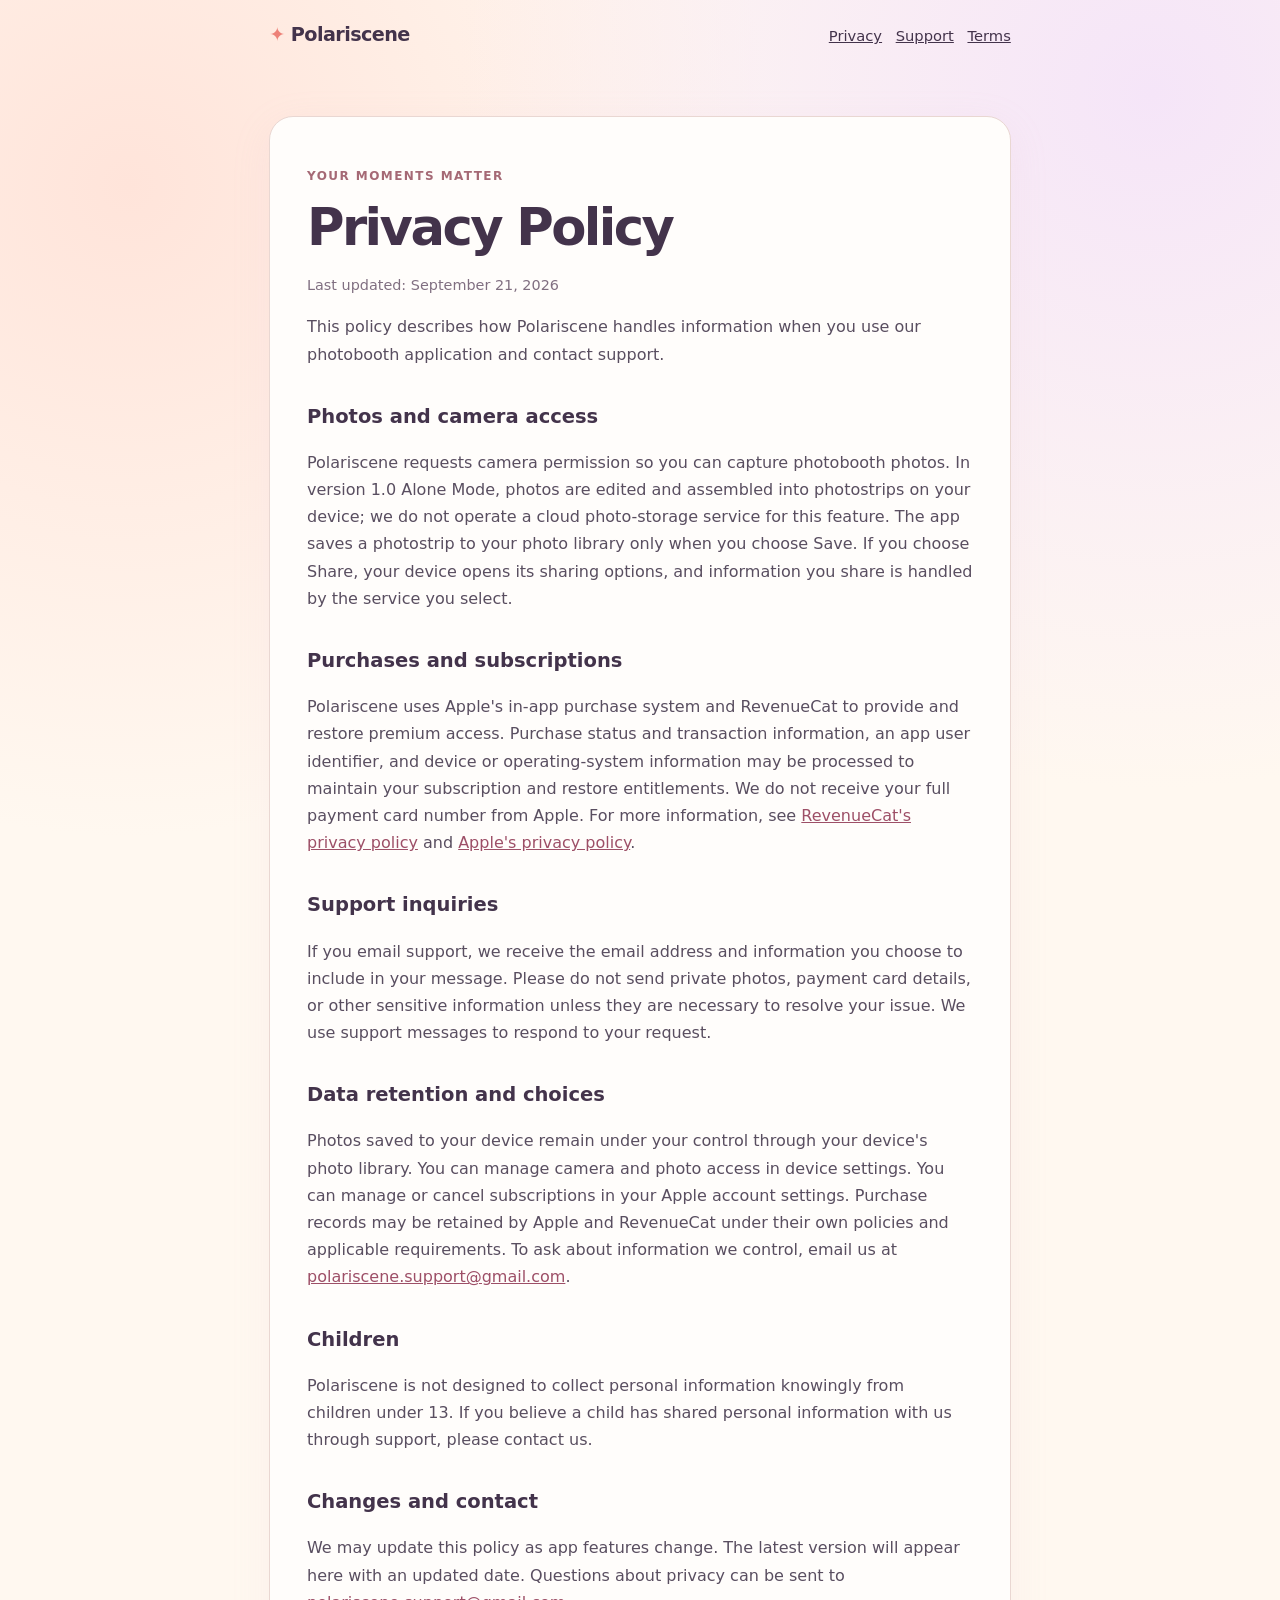
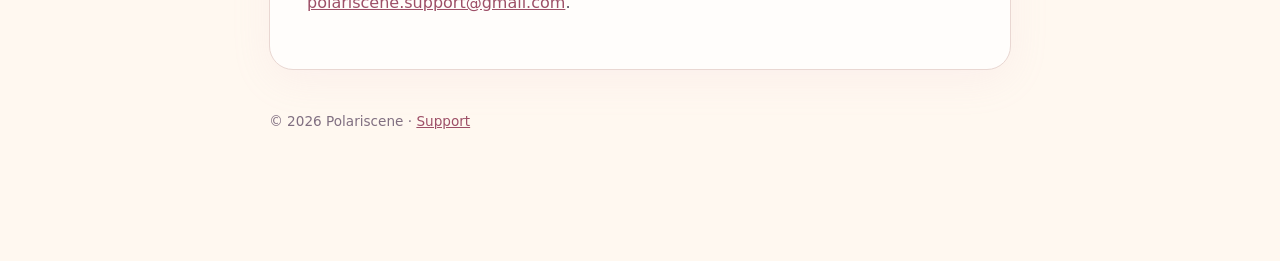
==== privacy.html @ 7f91edd8 "Add files via upload" ====
<!doctype html><html lang="en"><head><meta charset="utf-8"><meta name="viewport" content="width=device-width,initial-scale=1"><title>Privacy Policy | Polariscene</title><link rel="stylesheet" href="style.css"></head><body><header class="top"><a class="brand" href="index.html"><span class="star">✦</span> Polariscene</a><nav><a href="privacy.html">Privacy</a><a href="support.html">Support</a><a href="terms.html">Terms</a></nav></header><main><article class="panel"><p class="eyebrow">Your moments matter</p><h1>Privacy Policy</h1><p class="date">Last updated: September 21, 2026</p><p>This policy describes how Polariscene handles information when you use our photobooth application and contact support.</p><h2>Photos and camera access</h2><p>Polariscene requests camera permission so you can capture photobooth photos. In version 1.0 Alone Mode, photos are edited and assembled into photostrips on your device; we do not operate a cloud photo-storage service for this feature. The app saves a photostrip to your photo library only when you choose Save. If you choose Share, your device opens its sharing options, and information you share is handled by the service you select.</p><h2>Purchases and subscriptions</h2><p>Polariscene uses Apple's in-app purchase system and RevenueCat to provide and restore premium access. Purchase status and transaction information, an app user identifier, and device or operating-system information may be processed to maintain your subscription and restore entitlements. We do not receive your full payment card number from Apple. For more information, see <a href="https://www.revenuecat.com/privacy/">RevenueCat's privacy policy</a> and <a href="https://www.apple.com/legal/privacy/">Apple's privacy policy</a>.</p><h2>Support inquiries</h2><p>If you email support, we receive the email address and information you choose to include in your message. Please do not send private photos, payment card details, or other sensitive information unless they are necessary to resolve your issue. We use support messages to respond to your request.</p><h2>Data retention and choices</h2><p>Photos saved to your device remain under your control through your device's photo library. You can manage camera and photo access in device settings. You can manage or cancel subscriptions in your Apple account settings. Purchase records may be retained by Apple and RevenueCat under their own policies and applicable requirements. To ask about information we control, email us at <a href="mailto:polariscene.support@gmail.com">polariscene.support@gmail.com</a>.</p><h2>Children</h2><p>Polariscene is not designed to collect personal information knowingly from children under 13. If you believe a child has shared personal information with us through support, please contact us.</p><h2>Changes and contact</h2><p>We may update this policy as app features change. The latest version will appear here with an updated date. Questions about privacy can be sent to <a href="mailto:polariscene.support@gmail.com">polariscene.support@gmail.com</a>.</p></article><footer>© 2026 Polariscene · <a href="support.html">Support</a></footer></main></body></html>
---- style.css ----
:root{color-scheme:light;--cream:#fff8f0;--ink:#43334b;--muted:#806f81;--coral:#ed8178;--line:#e9d7d2;--lav:#eee4f8}*{box-sizing:border-box}body{margin:0;background:radial-gradient(circle at 90% 5%,#f5e5f8,transparent 33%),radial-gradient(circle at 10% 10%,#ffe4da,transparent 32%),var(--cream);color:var(--ink);font:16px/1.7 system-ui,-apple-system,Segoe UI,sans-serif}main{max-width:780px;margin:4rem auto;padding:0 1.2rem 4rem}.top{display:flex;align-items:center;justify-content:space-between;gap:1rem;margin:1.2rem auto;max-width:780px;padding:0 1.2rem;flex-wrap:wrap}.brand{text-decoration:none;color:var(--ink);font-size:1.2rem;font-weight:800;letter-spacing:-.03em}.star{color:var(--coral)}nav{display:flex;gap:.85rem;flex-wrap:wrap}nav a{color:var(--ink);font-size:.92rem}h1{font-size:clamp(2rem,6vw,3.2rem);letter-spacing:-.05em;line-height:1.15;margin:0 0 1rem}h2{font-size:1.22rem;margin:2rem 0 .45rem}p,li{color:#594e60}a{color:#9d4f67}a:hover{text-decoration:none}.eyebrow{text-transform:uppercase;letter-spacing:.12em;color:#a56975;font-weight:700;font-size:.75rem}.panel{background:#fffdfb;border:1px solid var(--line);border-radius:24px;padding:clamp(1.25rem,4vw,2.3rem);box-shadow:0 10px 40px #d8abc91c}.button{display:inline-block;background:var(--coral);color:white;text-decoration:none;border-radius:100px;padding:.7rem 1.25rem;font-weight:700;margin:.35rem .4rem .35rem 0}.button.secondary{background:var(--lav);color:var(--ink)}footer{margin-top:2.5rem;color:var(--muted);font-size:.85rem}.note{border-left:3px solid var(--coral);padding-left:1rem}.date{color:var(--muted);font-size:.9rem}ul{padding-left:1.4rem}
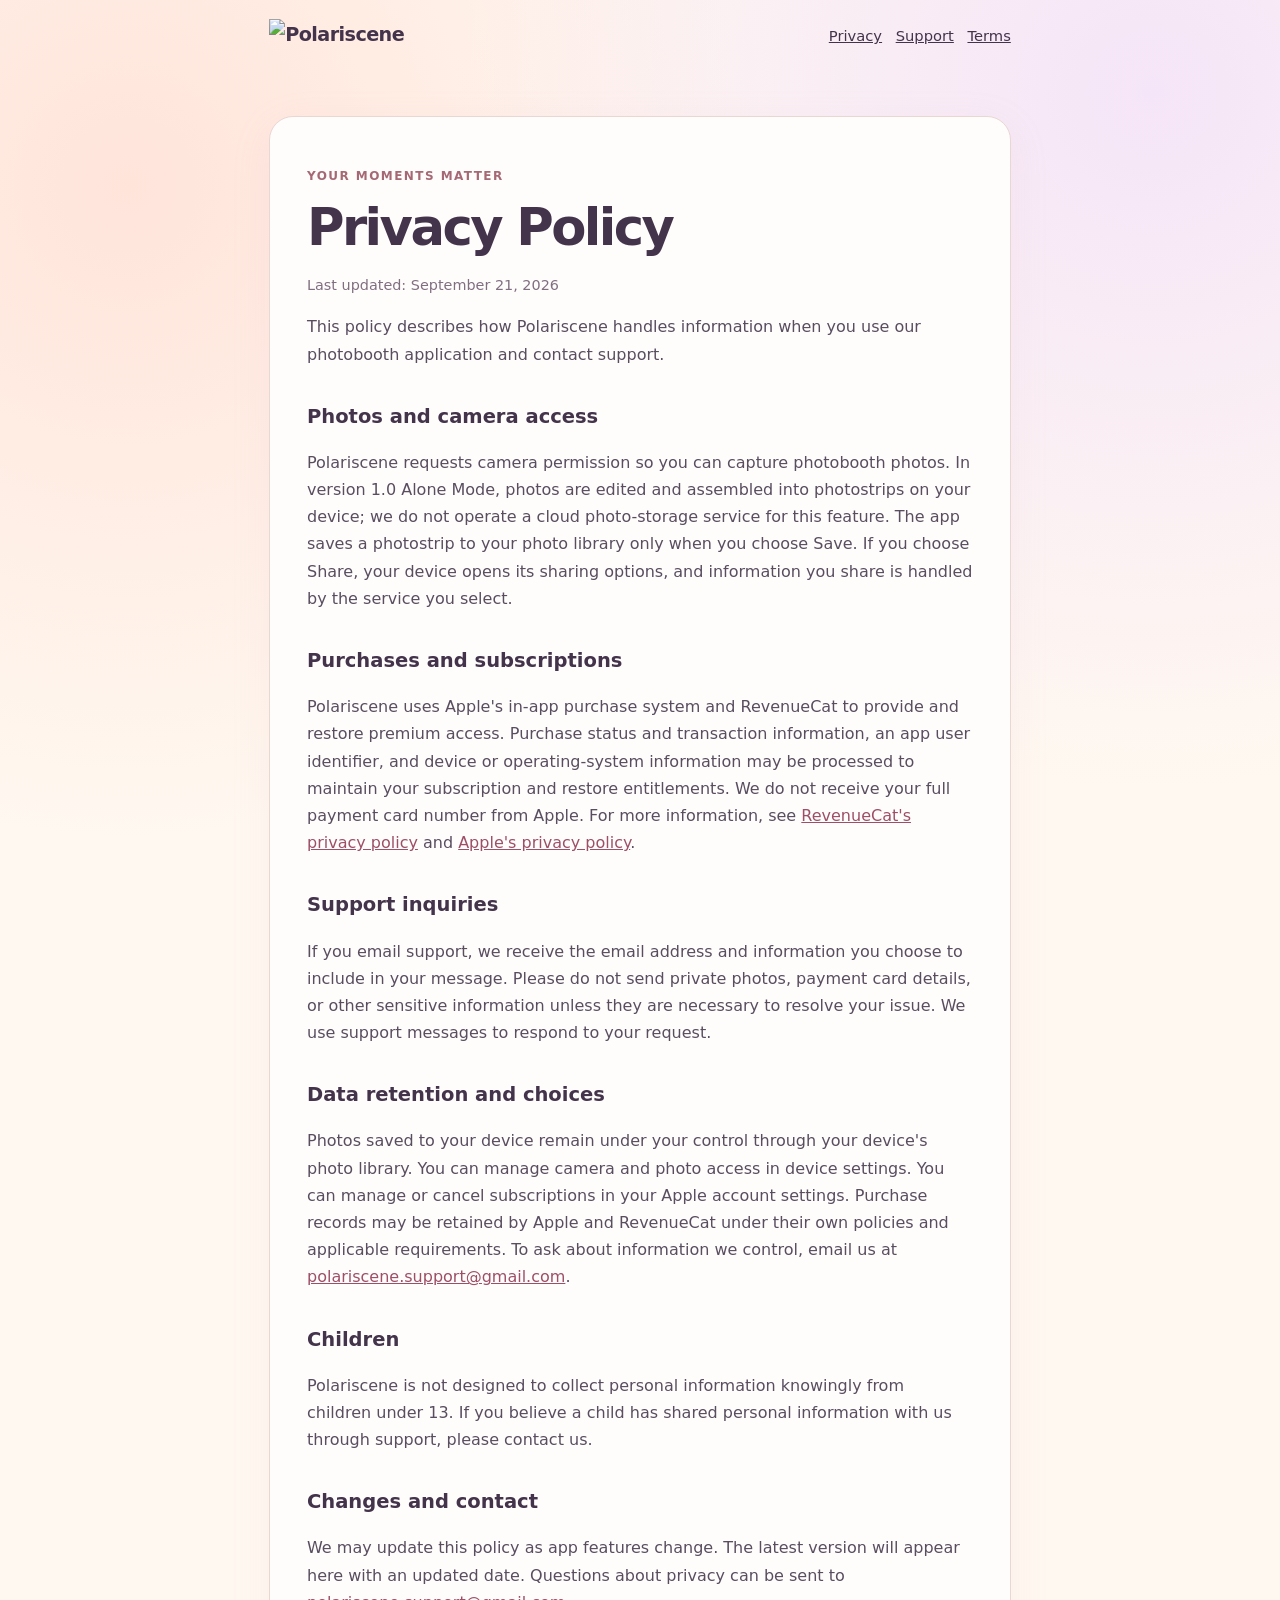
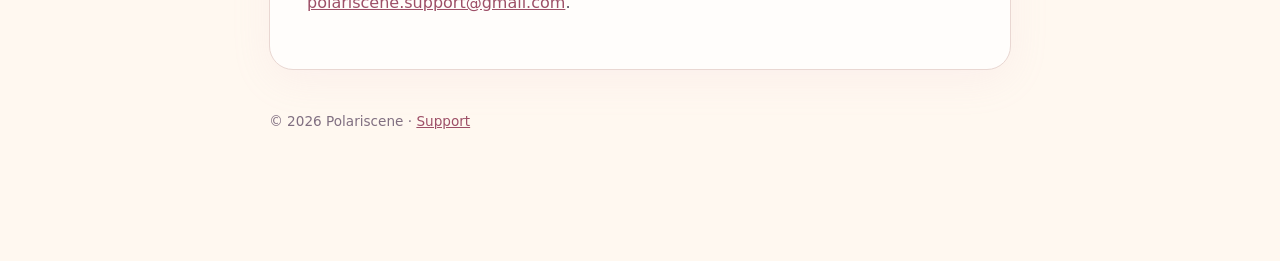
==== commit 9ce0fa6e: "Add files via upload" ====
--- a/privacy.html
+++ b/privacy.html
@@ -1 +1,7 @@
-<!doctype html><html lang="en"><head><meta charset="utf-8"><meta name="viewport" content="width=device-width,initial-scale=1"><title>Privacy Policy | Polariscene</title><link rel="stylesheet" href="style.css"></head><body><header class="top"><a class="brand" href="index.html"><span class="star">✦</span> Polariscene</a><nav><a href="privacy.html">Privacy</a><a href="support.html">Support</a><a href="terms.html">Terms</a></nav></header><main><article class="panel"><p class="eyebrow">Your moments matter</p><h1>Privacy Policy</h1><p class="date">Last updated: September 21, 2026</p><p>This policy describes how Polariscene handles information when you use our photobooth application and contact support.</p><h2>Photos and camera access</h2><p>Polariscene requests camera permission so you can capture photobooth photos. In version 1.0 Alone Mode, photos are edited and assembled into photostrips on your device; we do not operate a cloud photo-storage service for this feature. The app saves a photostrip to your photo library only when you choose Save. If you choose Share, your device opens its sharing options, and information you share is handled by the service you select.</p><h2>Purchases and subscriptions</h2><p>Polariscene uses Apple's in-app purchase system and RevenueCat to provide and restore premium access. Purchase status and transaction information, an app user identifier, and device or operating-system information may be processed to maintain your subscription and restore entitlements. We do not receive your full payment card number from Apple. For more information, see <a href="https://www.revenuecat.com/privacy/">RevenueCat's privacy policy</a> and <a href="https://www.apple.com/legal/privacy/">Apple's privacy policy</a>.</p><h2>Support inquiries</h2><p>If you email support, we receive the email address and information you choose to include in your message. Please do not send private photos, payment card details, or other sensitive information unless they are necessary to resolve your issue. We use support messages to respond to your request.</p><h2>Data retention and choices</h2><p>Photos saved to your device remain under your control through your device's photo library. You can manage camera and photo access in device settings. You can manage or cancel subscriptions in your Apple account settings. Purchase records may be retained by Apple and RevenueCat under their own policies and applicable requirements. To ask about information we control, email us at <a href="mailto:polariscene.support@gmail.com">polariscene.support@gmail.com</a>.</p><h2>Children</h2><p>Polariscene is not designed to collect personal information knowingly from children under 13. If you believe a child has shared personal information with us through support, please contact us.</p><h2>Changes and contact</h2><p>We may update this policy as app features change. The latest version will appear here with an updated date. Questions about privacy can be sent to <a href="mailto:polariscene.support@gmail.com">polariscene.support@gmail.com</a>.</p></article><footer>© 2026 Polariscene · <a href="support.html">Support</a></footer></main></body></html>
+<!doctype html><html lang="en"><head><meta charset="utf-8"><meta name="viewport" content="width=device-width,initial-scale=1"><title>Privacy Policy | Polariscene</title><link rel="stylesheet" href="style.css"></head><body><header class="top"><a class="brand" href="index.html">
+  <img
+    src="polariscene-logo.png"
+    alt="Polariscene"
+    class="brand-logo"
+  >
+</a><nav><a href="privacy.html">Privacy</a><a href="support.html">Support</a><a href="terms.html">Terms</a></nav></header><main><article class="panel"><p class="eyebrow">Your moments matter</p><h1>Privacy Policy</h1><p class="date">Last updated: September 21, 2026</p><p>This policy describes how Polariscene handles information when you use our photobooth application and contact support.</p><h2>Photos and camera access</h2><p>Polariscene requests camera permission so you can capture photobooth photos. In version 1.0 Alone Mode, photos are edited and assembled into photostrips on your device; we do not operate a cloud photo-storage service for this feature. The app saves a photostrip to your photo library only when you choose Save. If you choose Share, your device opens its sharing options, and information you share is handled by the service you select.</p><h2>Purchases and subscriptions</h2><p>Polariscene uses Apple's in-app purchase system and RevenueCat to provide and restore premium access. Purchase status and transaction information, an app user identifier, and device or operating-system information may be processed to maintain your subscription and restore entitlements. We do not receive your full payment card number from Apple. For more information, see <a href="https://www.revenuecat.com/privacy/">RevenueCat's privacy policy</a> and <a href="https://www.apple.com/legal/privacy/">Apple's privacy policy</a>.</p><h2>Support inquiries</h2><p>If you email support, we receive the email address and information you choose to include in your message. Please do not send private photos, payment card details, or other sensitive information unless they are necessary to resolve your issue. We use support messages to respond to your request.</p><h2>Data retention and choices</h2><p>Photos saved to your device remain under your control through your device's photo library. You can manage camera and photo access in device settings. You can manage or cancel subscriptions in your Apple account settings. Purchase records may be retained by Apple and RevenueCat under their own policies and applicable requirements. To ask about information we control, email us at <a href="mailto:polariscene.support@gmail.com">polariscene.support@gmail.com</a>.</p><h2>Children</h2><p>Polariscene is not designed to collect personal information knowingly from children under 13. If you believe a child has shared personal information with us through support, please contact us.</p><h2>Changes and contact</h2><p>We may update this policy as app features change. The latest version will appear here with an updated date. Questions about privacy can be sent to <a href="mailto:polariscene.support@gmail.com">polariscene.support@gmail.com</a>.</p></article><footer>© 2026 Polariscene · <a href="support.html">Support</a></footer></main></body></html>
--- a/style.css
+++ b/style.css
@@ -1 +1,23 @@
 :root{color-scheme:light;--cream:#fff8f0;--ink:#43334b;--muted:#806f81;--coral:#ed8178;--line:#e9d7d2;--lav:#eee4f8}*{box-sizing:border-box}body{margin:0;background:radial-gradient(circle at 90% 5%,#f5e5f8,transparent 33%),radial-gradient(circle at 10% 10%,#ffe4da,transparent 32%),var(--cream);color:var(--ink);font:16px/1.7 system-ui,-apple-system,Segoe UI,sans-serif}main{max-width:780px;margin:4rem auto;padding:0 1.2rem 4rem}.top{display:flex;align-items:center;justify-content:space-between;gap:1rem;margin:1.2rem auto;max-width:780px;padding:0 1.2rem;flex-wrap:wrap}.brand{text-decoration:none;color:var(--ink);font-size:1.2rem;font-weight:800;letter-spacing:-.03em}.star{color:var(--coral)}nav{display:flex;gap:.85rem;flex-wrap:wrap}nav a{color:var(--ink);font-size:.92rem}h1{font-size:clamp(2rem,6vw,3.2rem);letter-spacing:-.05em;line-height:1.15;margin:0 0 1rem}h2{font-size:1.22rem;margin:2rem 0 .45rem}p,li{color:#594e60}a{color:#9d4f67}a:hover{text-decoration:none}.eyebrow{text-transform:uppercase;letter-spacing:.12em;color:#a56975;font-weight:700;font-size:.75rem}.panel{background:#fffdfb;border:1px solid var(--line);border-radius:24px;padding:clamp(1.25rem,4vw,2.3rem);box-shadow:0 10px 40px #d8abc91c}.button{display:inline-block;background:var(--coral);color:white;text-decoration:none;border-radius:100px;padding:.7rem 1.25rem;font-weight:700;margin:.35rem .4rem .35rem 0}.button.secondary{background:var(--lav);color:var(--ink)}footer{margin-top:2.5rem;color:var(--muted);font-size:.85rem}.note{border-left:3px solid var(--coral);padding-left:1rem}.date{color:var(--muted);font-size:.9rem}ul{padding-left:1.4rem}
+
+/* Polariscene Vintage Wordmark */
+
+.brand {
+  display: inline-flex;
+  align-items: center;
+  text-decoration: none;
+}
+
+.brand-logo {
+  display: block;
+  width: 165px;
+  max-width: 100%;
+  height: auto;
+  object-fit: contain;
+}
+
+@media (max-width: 480px) {
+  .brand-logo {
+    width: 145px;
+  }
+}
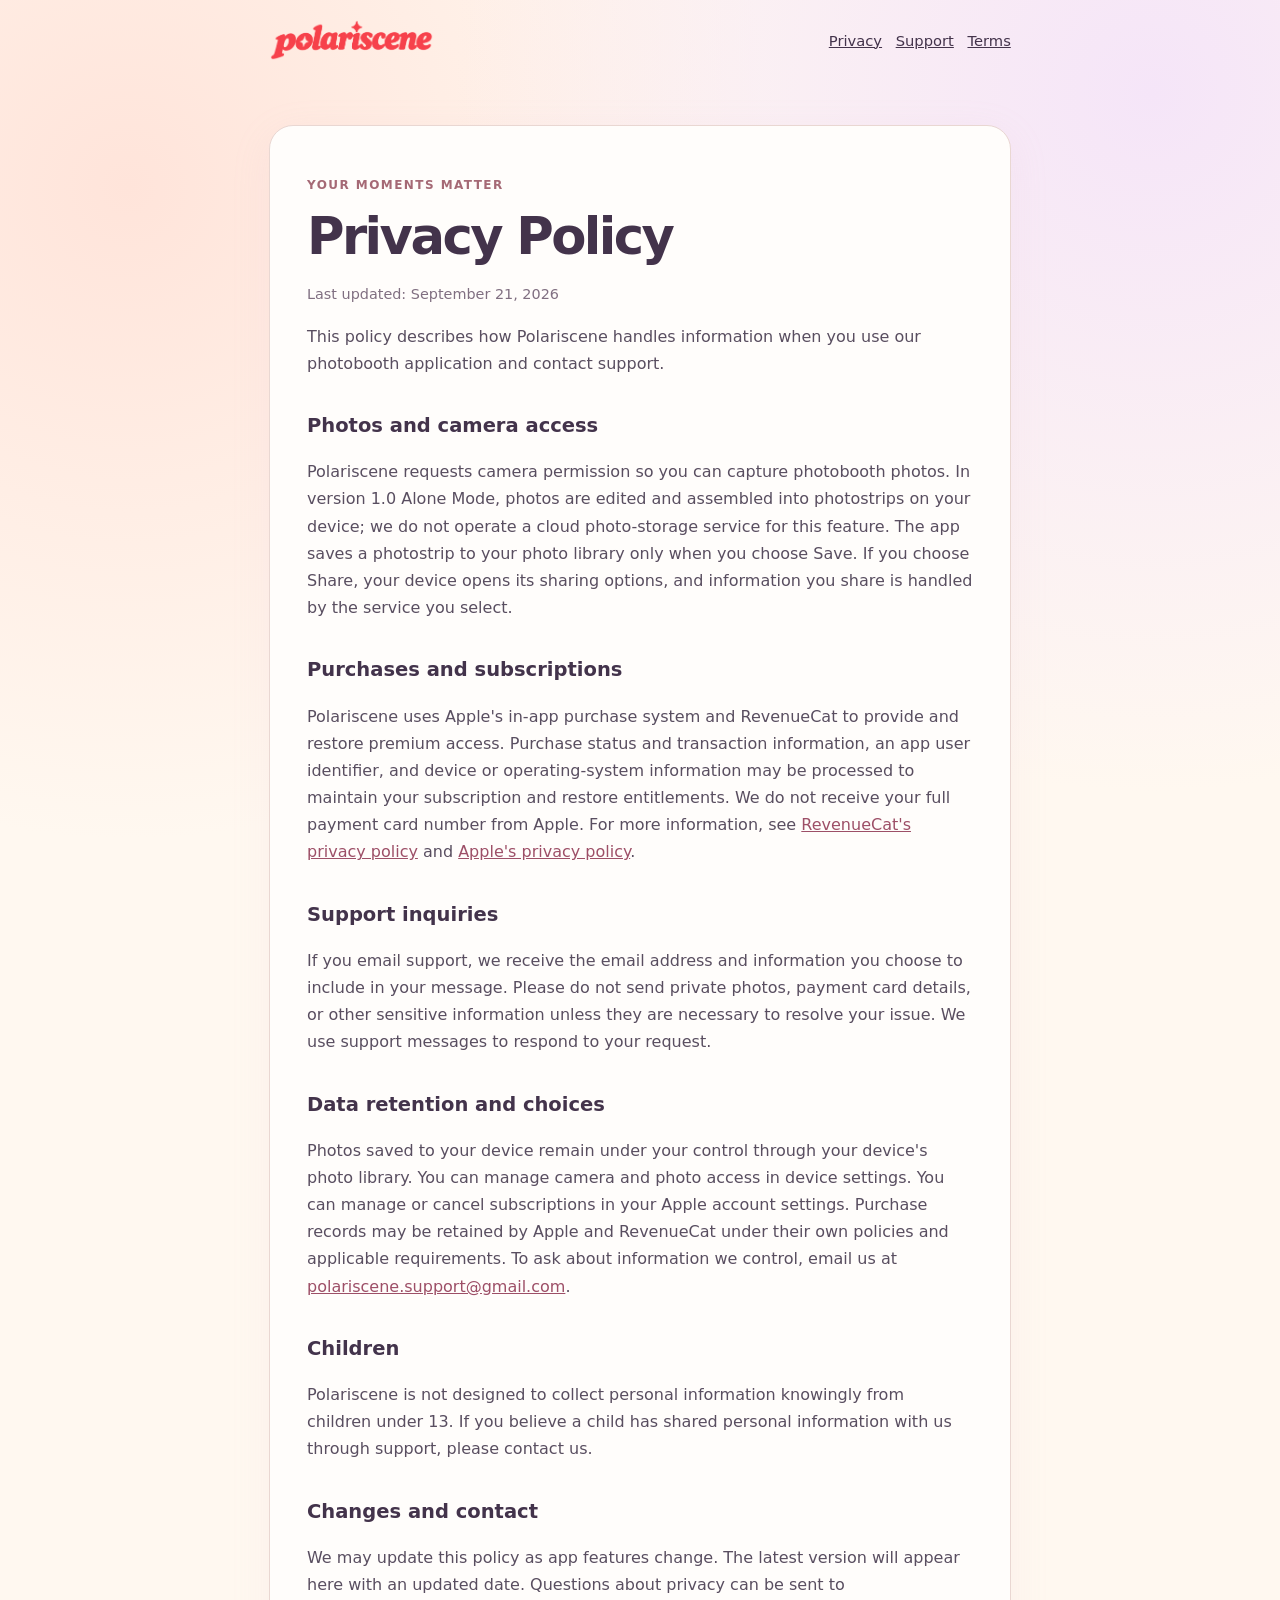
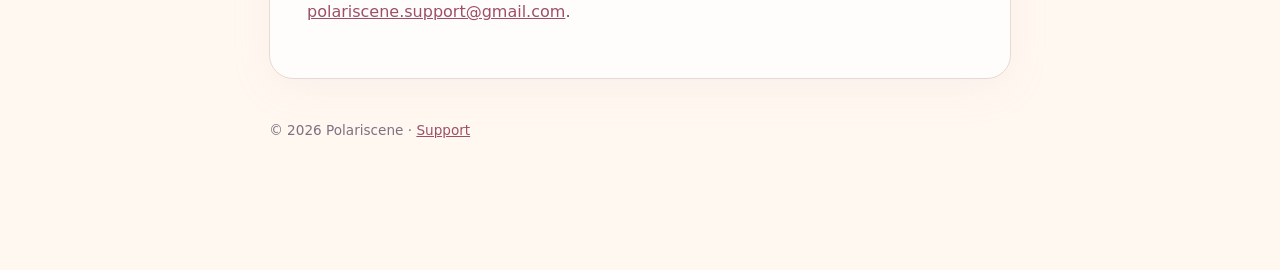
==== commit 89b37e63: "Clean up Polariscene legal website" ====
--- a/privacy.html
+++ b/privacy.html
@@ -1,7 +1,43 @@
-<!doctype html><html lang="en"><head><meta charset="utf-8"><meta name="viewport" content="width=device-width,initial-scale=1"><title>Privacy Policy | Polariscene</title><link rel="stylesheet" href="style.css"></head><body><header class="top"><a class="brand" href="index.html">
-  <img
-    src="polariscene-logo.png"
-    alt="Polariscene"
-    class="brand-logo"
-  >
-</a><nav><a href="privacy.html">Privacy</a><a href="support.html">Support</a><a href="terms.html">Terms</a></nav></header><main><article class="panel"><p class="eyebrow">Your moments matter</p><h1>Privacy Policy</h1><p class="date">Last updated: September 21, 2026</p><p>This policy describes how Polariscene handles information when you use our photobooth application and contact support.</p><h2>Photos and camera access</h2><p>Polariscene requests camera permission so you can capture photobooth photos. In version 1.0 Alone Mode, photos are edited and assembled into photostrips on your device; we do not operate a cloud photo-storage service for this feature. The app saves a photostrip to your photo library only when you choose Save. If you choose Share, your device opens its sharing options, and information you share is handled by the service you select.</p><h2>Purchases and subscriptions</h2><p>Polariscene uses Apple's in-app purchase system and RevenueCat to provide and restore premium access. Purchase status and transaction information, an app user identifier, and device or operating-system information may be processed to maintain your subscription and restore entitlements. We do not receive your full payment card number from Apple. For more information, see <a href="https://www.revenuecat.com/privacy/">RevenueCat's privacy policy</a> and <a href="https://www.apple.com/legal/privacy/">Apple's privacy policy</a>.</p><h2>Support inquiries</h2><p>If you email support, we receive the email address and information you choose to include in your message. Please do not send private photos, payment card details, or other sensitive information unless they are necessary to resolve your issue. We use support messages to respond to your request.</p><h2>Data retention and choices</h2><p>Photos saved to your device remain under your control through your device's photo library. You can manage camera and photo access in device settings. You can manage or cancel subscriptions in your Apple account settings. Purchase records may be retained by Apple and RevenueCat under their own policies and applicable requirements. To ask about information we control, email us at <a href="mailto:polariscene.support@gmail.com">polariscene.support@gmail.com</a>.</p><h2>Children</h2><p>Polariscene is not designed to collect personal information knowingly from children under 13. If you believe a child has shared personal information with us through support, please contact us.</p><h2>Changes and contact</h2><p>We may update this policy as app features change. The latest version will appear here with an updated date. Questions about privacy can be sent to <a href="mailto:polariscene.support@gmail.com">polariscene.support@gmail.com</a>.</p></article><footer>© 2026 Polariscene · <a href="support.html">Support</a></footer></main></body></html>
+<!doctype html>
+<html lang="en">
+  <head>
+    <meta charset="utf-8">
+    <meta name="viewport" content="width=device-width,initial-scale=1">
+    <title>Privacy Policy | Polariscene</title>
+    <link rel="stylesheet" href="style.css">
+  </head>
+  <body>
+    <header class="top">
+      <a class="brand" href="index.html">
+      <img src="polariscene-logo.png" alt="Polariscene" class="brand-logo">
+      </a>
+      <nav>
+        <a href="privacy.html">Privacy</a>
+        <a href="support.html">Support</a>
+        <a href="terms.html">Terms</a>
+      </nav>
+    </header>
+    <main>
+      <article class="panel">
+        <p class="eyebrow">Your moments matter</p>
+        <h1>Privacy Policy</h1>
+        <p class="date">Last updated: September 21, 2026</p>
+        <p>This policy describes how Polariscene handles information when you use our photobooth application and contact support.</p>
+        <h2>Photos and camera access</h2>
+        <p>Polariscene requests camera permission so you can capture photobooth photos. In version 1.0 Alone Mode, photos are edited and assembled into photostrips on your device; we do not operate a cloud photo-storage service for this feature. The app saves a photostrip to your photo library only when you choose Save. If you choose Share, your device opens its sharing options, and information you share is handled by the service you select.</p>
+        <h2>Purchases and subscriptions</h2>
+        <p>Polariscene uses Apple's in-app purchase system and RevenueCat to provide and restore premium access. Purchase status and transaction information, an app user identifier, and device or operating-system information may be processed to maintain your subscription and restore entitlements. We do not receive your full payment card number from Apple. For more information, see <a href="https://www.revenuecat.com/privacy/">RevenueCat's privacy policy</a> and <a href="https://www.apple.com/legal/privacy/">Apple's privacy policy</a>.</p>
+        <h2>Support inquiries</h2>
+        <p>If you email support, we receive the email address and information you choose to include in your message. Please do not send private photos, payment card details, or other sensitive information unless they are necessary to resolve your issue. We use support messages to respond to your request.</p>
+        <h2>Data retention and choices</h2>
+        <p>Photos saved to your device remain under your control through your device's photo library. You can manage camera and photo access in device settings. You can manage or cancel subscriptions in your Apple account settings. Purchase records may be retained by Apple and RevenueCat under their own policies and applicable requirements. To ask about information we control, email us at <a href="mailto:polariscene.support@gmail.com">polariscene.support@gmail.com</a>.</p>
+        <h2>Children</h2>
+        <p>Polariscene is not designed to collect personal information knowingly from children under 13. If you believe a child has shared personal information with us through support, please contact us.</p>
+        <h2>Changes and contact</h2>
+        <p>We may update this policy as app features change. The latest version will appear here with an updated date. Questions about privacy can be sent to <a href="mailto:polariscene.support@gmail.com">polariscene.support@gmail.com</a>.</p>
+      </article>
+      <footer>© 2026 Polariscene · <a href="support.html">Support</a>
+    </footer>
+  </main>
+</body>
+</html>
--- a/style.css
+++ b/style.css
@@ -1,4 +1,141 @@
-:root{color-scheme:light;--cream:#fff8f0;--ink:#43334b;--muted:#806f81;--coral:#ed8178;--line:#e9d7d2;--lav:#eee4f8}*{box-sizing:border-box}body{margin:0;background:radial-gradient(circle at 90% 5%,#f5e5f8,transparent 33%),radial-gradient(circle at 10% 10%,#ffe4da,transparent 32%),var(--cream);color:var(--ink);font:16px/1.7 system-ui,-apple-system,Segoe UI,sans-serif}main{max-width:780px;margin:4rem auto;padding:0 1.2rem 4rem}.top{display:flex;align-items:center;justify-content:space-between;gap:1rem;margin:1.2rem auto;max-width:780px;padding:0 1.2rem;flex-wrap:wrap}.brand{text-decoration:none;color:var(--ink);font-size:1.2rem;font-weight:800;letter-spacing:-.03em}.star{color:var(--coral)}nav{display:flex;gap:.85rem;flex-wrap:wrap}nav a{color:var(--ink);font-size:.92rem}h1{font-size:clamp(2rem,6vw,3.2rem);letter-spacing:-.05em;line-height:1.15;margin:0 0 1rem}h2{font-size:1.22rem;margin:2rem 0 .45rem}p,li{color:#594e60}a{color:#9d4f67}a:hover{text-decoration:none}.eyebrow{text-transform:uppercase;letter-spacing:.12em;color:#a56975;font-weight:700;font-size:.75rem}.panel{background:#fffdfb;border:1px solid var(--line);border-radius:24px;padding:clamp(1.25rem,4vw,2.3rem);box-shadow:0 10px 40px #d8abc91c}.button{display:inline-block;background:var(--coral);color:white;text-decoration:none;border-radius:100px;padding:.7rem 1.25rem;font-weight:700;margin:.35rem .4rem .35rem 0}.button.secondary{background:var(--lav);color:var(--ink)}footer{margin-top:2.5rem;color:var(--muted);font-size:.85rem}.note{border-left:3px solid var(--coral);padding-left:1rem}.date{color:var(--muted);font-size:.9rem}ul{padding-left:1.4rem}
+:root {
+  color-scheme:light;
+  --cream:#fff8f0;
+  --ink:#43334b;
+  --muted:#806f81;
+  --coral:#ed8178;
+  --line:#e9d7d2;
+  --lav:#eee4f8
+}
+
+* {
+  box-sizing:border-box
+}
+
+body {
+  margin:0;
+  background:radial-gradient(circle at 90% 5%,#f5e5f8,transparent 33%),radial-gradient(circle at 10% 10%,#ffe4da,transparent 32%),var(--cream);
+  color:var(--ink);
+  font:16px/1.7 system-ui,-apple-system,Segoe UI,sans-serif
+}
+
+main {
+  max-width:780px;
+  margin:4rem auto;
+  padding:0 1.2rem 4rem
+}
+
+.top {
+  display:flex;
+  align-items:center;
+  justify-content:space-between;
+  gap:1rem;
+  margin:1.2rem auto;
+  max-width:780px;
+  padding:0 1.2rem;
+  flex-wrap:wrap
+}
+
+.brand {
+  text-decoration:none;
+  color:var(--ink);
+  font-size:1.2rem;
+  font-weight:800;
+  letter-spacing:-.03em
+}
+
+.star {
+  color:var(--coral)
+}
+
+nav {
+  display:flex;
+  gap:.85rem;
+  flex-wrap:wrap
+}
+
+nav a {
+  color:var(--ink);
+  font-size:.92rem
+}
+
+h1 {
+  font-size:clamp(2rem,6vw,3.2rem);
+  letter-spacing:-.05em;
+  line-height:1.15;
+  margin:0 0 1rem
+}
+
+h2 {
+  font-size:1.22rem;
+  margin:2rem 0 .45rem
+}
+
+p,li {
+  color:#594e60
+}
+
+a {
+  color:#9d4f67
+}
+
+a:hover {
+  text-decoration:none
+}
+
+.eyebrow {
+  text-transform:uppercase;
+  letter-spacing:.12em;
+  color:#a56975;
+  font-weight:700;
+  font-size:.75rem
+}
+
+.panel {
+  background:#fffdfb;
+  border:1px solid var(--line);
+  border-radius:24px;
+  padding:clamp(1.25rem,4vw,2.3rem);
+  box-shadow:0 10px 40px #d8abc91c
+}
+
+.button {
+  display:inline-block;
+  background:var(--coral);
+  color:white;
+  text-decoration:none;
+  border-radius:100px;
+  padding:.7rem 1.25rem;
+  font-weight:700;
+  margin:.35rem .4rem .35rem 0
+}
+
+.button.secondary {
+  background:var(--lav);
+  color:var(--ink)
+}
+
+footer {
+  margin-top:2.5rem;
+  color:var(--muted);
+  font-size:.85rem
+}
+
+.note {
+  border-left:3px solid var(--coral);
+  padding-left:1rem
+}
+
+.date {
+  color:var(--muted);
+  font-size:.9rem
+}
+
+ul {
+  padding-left:1.4rem
+}
+
+
 
 /* Polariscene Vintage Wordmark */
 
@@ -8,6 +145,8 @@
   text-decoration: none;
 }
 
+
+
 .brand-logo {
   display: block;
   width: 165px;
@@ -16,8 +155,12 @@
   object-fit: contain;
 }
 
+
+
 @media (max-width: 480px) {
   .brand-logo {
-    width: 145px;
-  }
-}+  width: 145px;
+}
+
+
+}
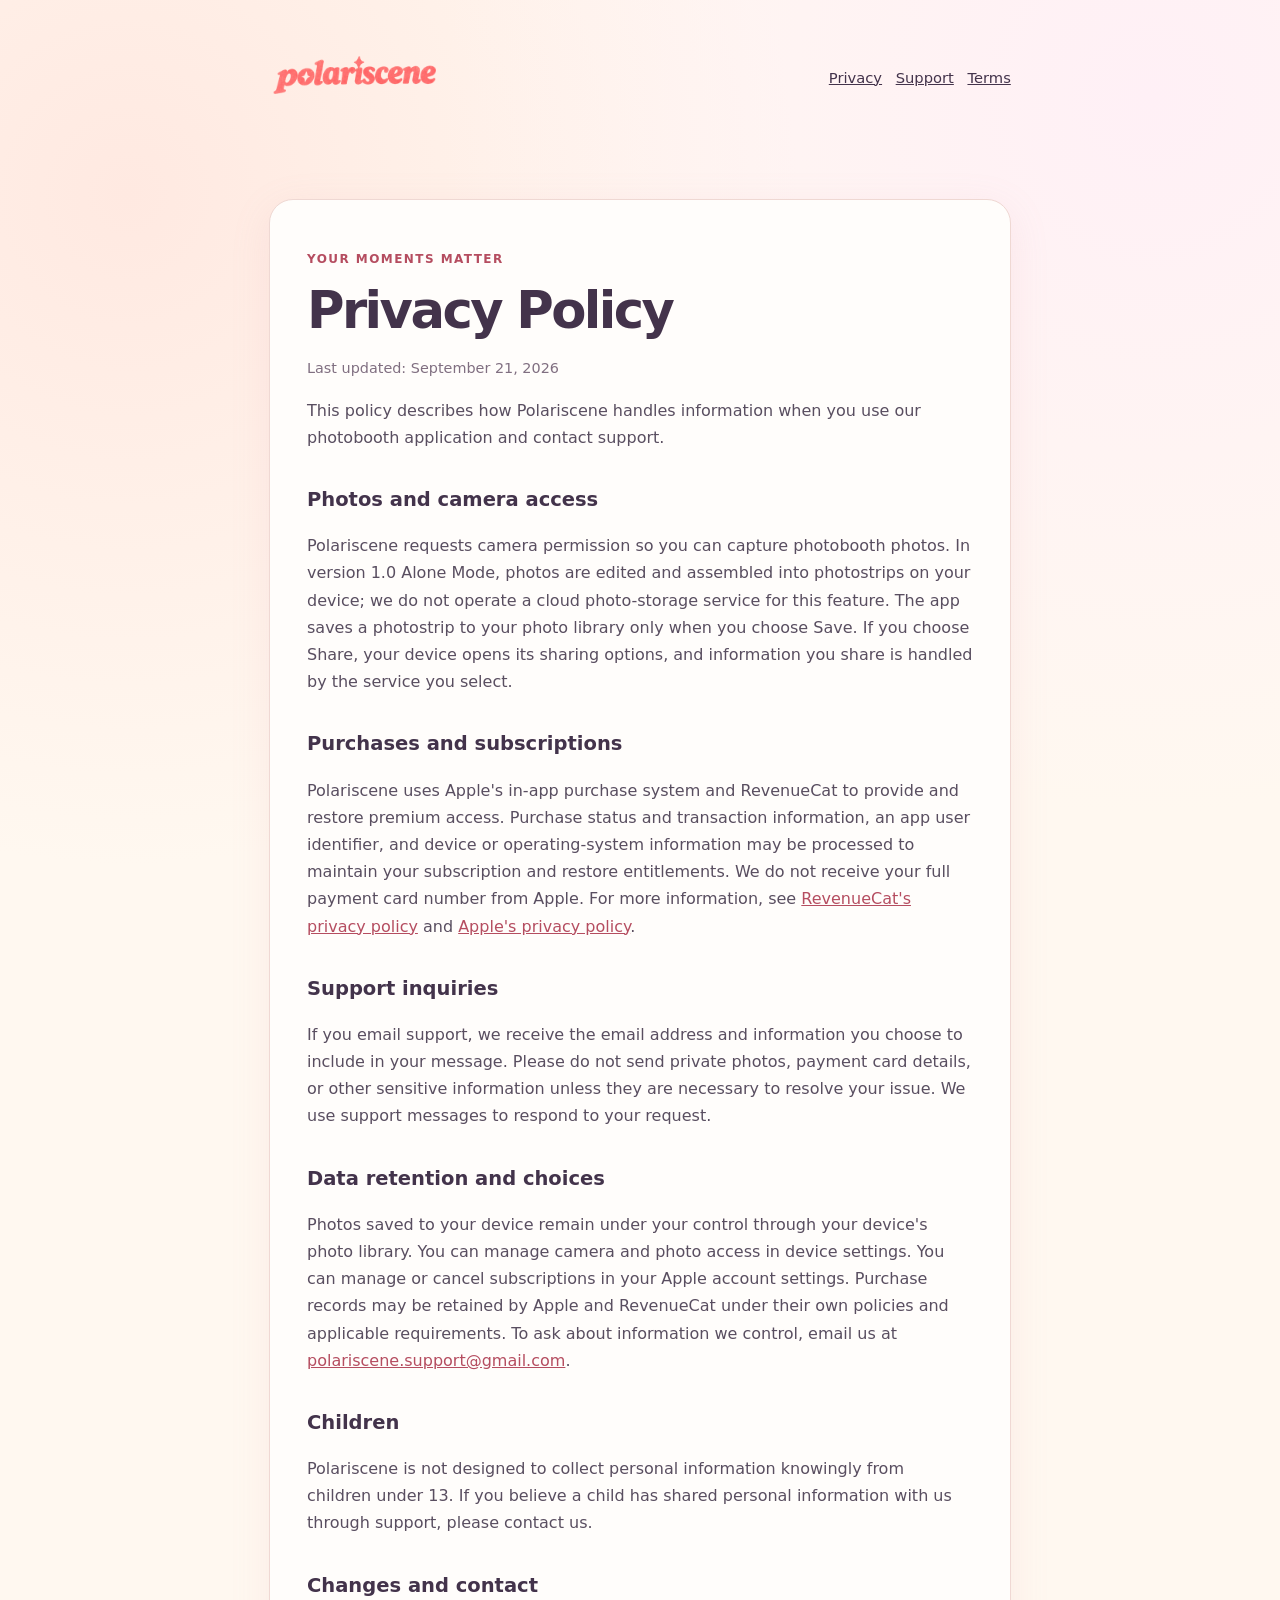
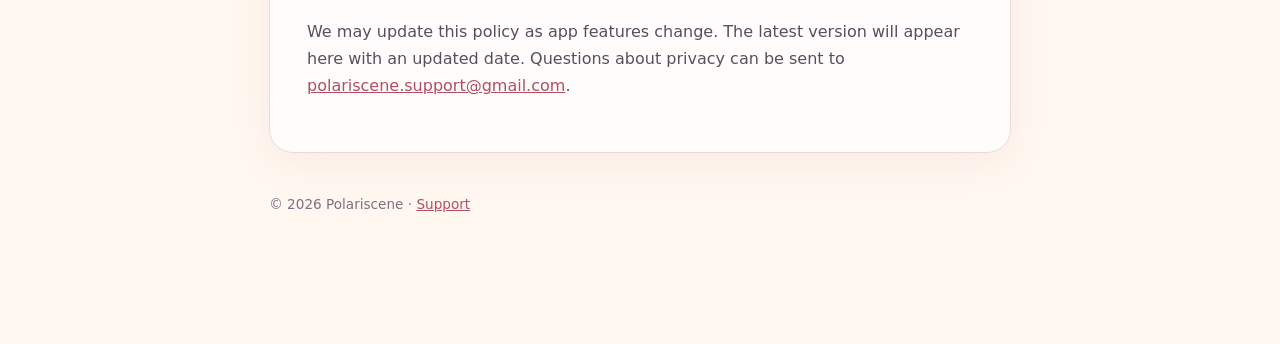
==== commit 06f1cd83: "Refresh website stylesheet cache" ====
--- a/privacy.html
+++ b/privacy.html
@@ -4,7 +4,7 @@
     <meta charset="utf-8">
     <meta name="viewport" content="width=device-width,initial-scale=1">
     <title>Privacy Policy | Polariscene</title>
-    <link rel="stylesheet" href="style.css">
+    <link rel="stylesheet" href="style.css?v=de8242a">
   </head>
   <body>
     <header class="top">
--- a/style.css
+++ b/style.css
@@ -1,166 +1,200 @@
 :root {
-  color-scheme:light;
-  --cream:#fff8f0;
-  --ink:#43334b;
-  --muted:#806f81;
-  --coral:#ed8178;
-  --line:#e9d7d2;
-  --lav:#eee4f8
+  color-scheme: light;
+  --cream: #fff8f0;
+  --ink: #43334b;
+  --muted: #806f81;
+  --coral: #e96d73;
+  --coral-hover: #d95c65;
+  --coral-soft: #ffe9e6;
+  --coral-line: #f5c9c5;
+  --line: #efd8d3;
+  --lav: #ffe9e6;
 }
 
 * {
-  box-sizing:border-box
+  box-sizing: border-box;
 }
 
 body {
-  margin:0;
-  background:radial-gradient(circle at 90% 5%,#f5e5f8,transparent 33%),radial-gradient(circle at 10% 10%,#ffe4da,transparent 32%),var(--cream);
-  color:var(--ink);
-  font:16px/1.7 system-ui,-apple-system,Segoe UI,sans-serif
+  margin: 0;
+  background:
+    radial-gradient(
+      circle at 90% 5%,
+      #fff0f6,
+      transparent 33%
+    ),
+    radial-gradient(
+      circle at 10% 10%,
+      #ffe9e1,
+      transparent 32%
+    ),
+    var(--cream);
+  color: var(--ink);
+  font: 16px/1.7 system-ui, -apple-system, Segoe UI, sans-serif;
 }
 
 main {
-  max-width:780px;
-  margin:4rem auto;
-  padding:0 1.2rem 4rem
+  max-width: 780px;
+  margin: 4rem auto;
+  padding: 0 1.2rem 4rem;
 }
 
 .top {
-  display:flex;
-  align-items:center;
-  justify-content:space-between;
-  gap:1rem;
-  margin:1.2rem auto;
-  max-width:780px;
-  padding:0 1.2rem;
-  flex-wrap:wrap
-}
-
-.brand {
-  text-decoration:none;
-  color:var(--ink);
-  font-size:1.2rem;
-  font-weight:800;
-  letter-spacing:-.03em
-}
-
-.star {
-  color:var(--coral)
-}
-
-nav {
-  display:flex;
-  gap:.85rem;
-  flex-wrap:wrap
-}
-
-nav a {
-  color:var(--ink);
-  font-size:.92rem
-}
-
-h1 {
-  font-size:clamp(2rem,6vw,3.2rem);
-  letter-spacing:-.05em;
-  line-height:1.15;
-  margin:0 0 1rem
-}
-
-h2 {
-  font-size:1.22rem;
-  margin:2rem 0 .45rem
-}
-
-p,li {
-  color:#594e60
-}
-
-a {
-  color:#9d4f67
-}
-
-a:hover {
-  text-decoration:none
-}
-
-.eyebrow {
-  text-transform:uppercase;
-  letter-spacing:.12em;
-  color:#a56975;
-  font-weight:700;
-  font-size:.75rem
-}
-
-.panel {
-  background:#fffdfb;
-  border:1px solid var(--line);
-  border-radius:24px;
-  padding:clamp(1.25rem,4vw,2.3rem);
-  box-shadow:0 10px 40px #d8abc91c
-}
-
-.button {
-  display:inline-block;
-  background:var(--coral);
-  color:white;
-  text-decoration:none;
-  border-radius:100px;
-  padding:.7rem 1.25rem;
-  font-weight:700;
-  margin:.35rem .4rem .35rem 0
-}
-
-.button.secondary {
-  background:var(--lav);
-  color:var(--ink)
-}
-
-footer {
-  margin-top:2.5rem;
-  color:var(--muted);
-  font-size:.85rem
-}
-
-.note {
-  border-left:3px solid var(--coral);
-  padding-left:1rem
-}
-
-.date {
-  color:var(--muted);
-  font-size:.9rem
-}
-
-ul {
-  padding-left:1.4rem
-}
-
-
-
-/* Polariscene Vintage Wordmark */
+  display: flex;
+  align-items: center;
+  justify-content: space-between;
+  gap: 1rem;
+  margin: 1.2rem auto;
+  max-width: 780px;
+  padding: 0 1.2rem;
+  flex-wrap: wrap;
+}
 
 .brand {
   display: inline-flex;
   align-items: center;
+  max-width: 100%;
   text-decoration: none;
-}
-
-
+  color: var(--ink);
+  font-size: 1.2rem;
+  font-weight: 800;
+  letter-spacing: -0.03em;
+}
 
 .brand-logo {
   display: block;
-  width: 165px;
+  width: 174px;
   max-width: 100%;
   height: auto;
   object-fit: contain;
 }
 
-
+.star {
+  color: var(--coral);
+}
+
+nav {
+  display: flex;
+  gap: 0.85rem;
+  flex-wrap: wrap;
+}
+
+nav a {
+  color: var(--ink);
+  font-size: 0.92rem;
+}
+
+nav a:hover {
+  color: var(--coral-hover);
+}
+
+h1 {
+  font-size: clamp(2rem, 6vw, 3.2rem);
+  letter-spacing: -0.05em;
+  line-height: 1.15;
+  margin: 0 0 1rem;
+}
+
+h2 {
+  font-size: 1.22rem;
+  margin: 2rem 0 0.45rem;
+}
+
+p,
+li {
+  color: #594e60;
+}
+
+a {
+  color: #b54d60;
+}
+
+a:hover {
+  text-decoration: none;
+}
+
+.eyebrow {
+  text-transform: uppercase;
+  letter-spacing: 0.12em;
+  color: #b54d60;
+  font-weight: 700;
+  font-size: 0.75rem;
+}
+
+.panel {
+  background: #fffdfb;
+  border: 1px solid var(--line);
+  border-radius: 24px;
+  padding: clamp(1.25rem, 4vw, 2.3rem);
+  box-shadow: 0 10px 40px rgba(216, 140, 156, 0.12);
+}
+
+.button {
+  display: inline-block;
+  background: var(--coral);
+  color: #ffffff;
+  text-decoration: none;
+  border: 1px solid var(--coral);
+  border-radius: 100px;
+  padding: 0.7rem 1.25rem;
+  font-weight: 700;
+  margin: 0.35rem 0.4rem 0.35rem 0;
+  transition:
+    background-color 0.2s ease,
+    border-color 0.2s ease,
+    color 0.2s ease,
+    transform 0.2s ease,
+    box-shadow 0.2s ease;
+}
+
+.button:hover {
+  background: var(--coral-hover);
+  border-color: var(--coral-hover);
+  color: #ffffff;
+  transform: translateY(-2px);
+  box-shadow: 0 6px 18px rgba(233, 109, 115, 0.18);
+}
+
+.button.secondary {
+  background: var(--coral-soft);
+  color: #ad4557;
+  border: 1px solid var(--coral-line);
+  box-shadow: none;
+}
+
+.button.secondary:hover {
+  background: #ffddd9;
+  color: #a43c50;
+  border-color: #f0b8b3;
+  box-shadow: 0 6px 16px rgba(233, 109, 115, 0.1);
+}
+
+footer {
+  margin-top: 2.5rem;
+  color: var(--muted);
+  font-size: 0.85rem;
+}
+
+footer a {
+  color: #b54d60;
+}
+
+.note {
+  border-left: 3px solid var(--coral);
+  padding-left: 1rem;
+}
+
+.date {
+  color: var(--muted);
+  font-size: 0.9rem;
+}
+
+ul {
+  padding-left: 1.4rem;
+}
 
 @media (max-width: 480px) {
   .brand-logo {
-  width: 145px;
-}
-
-
-}
+    width: 148px;
+  }
+}
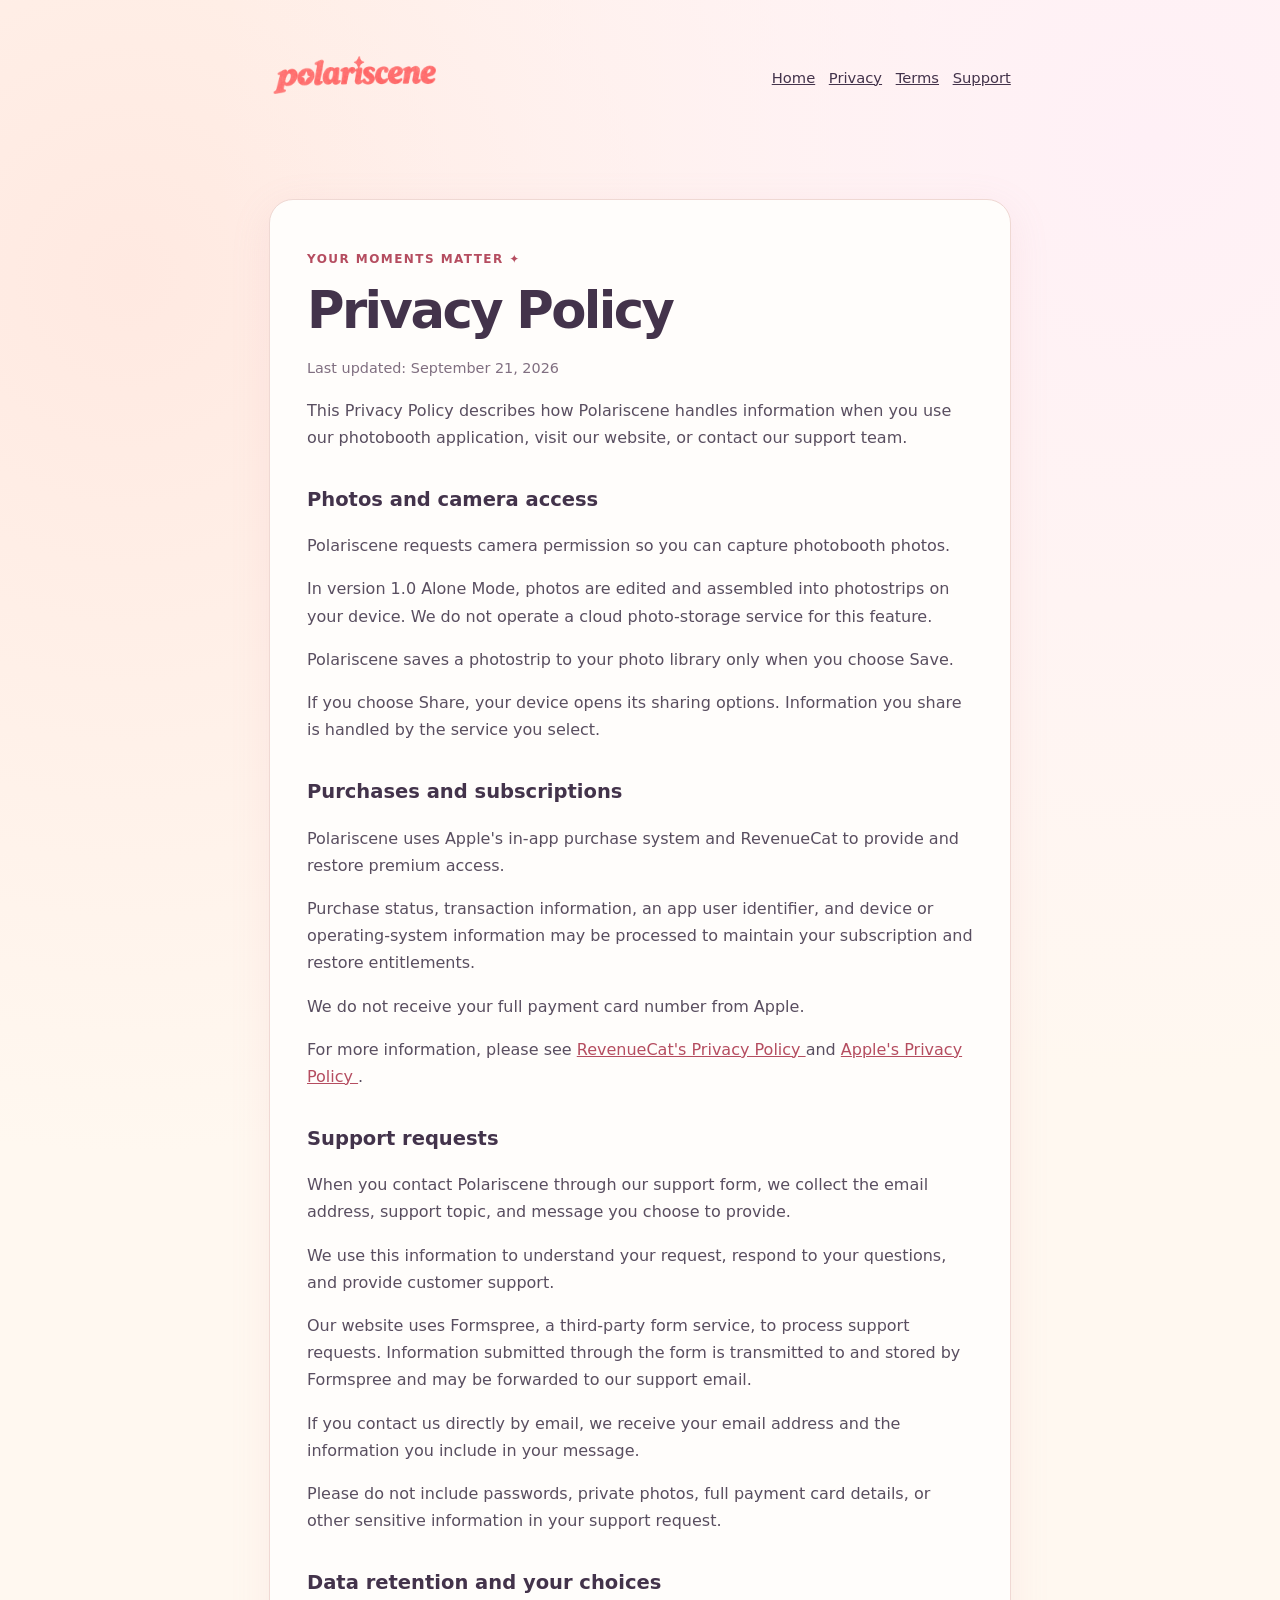
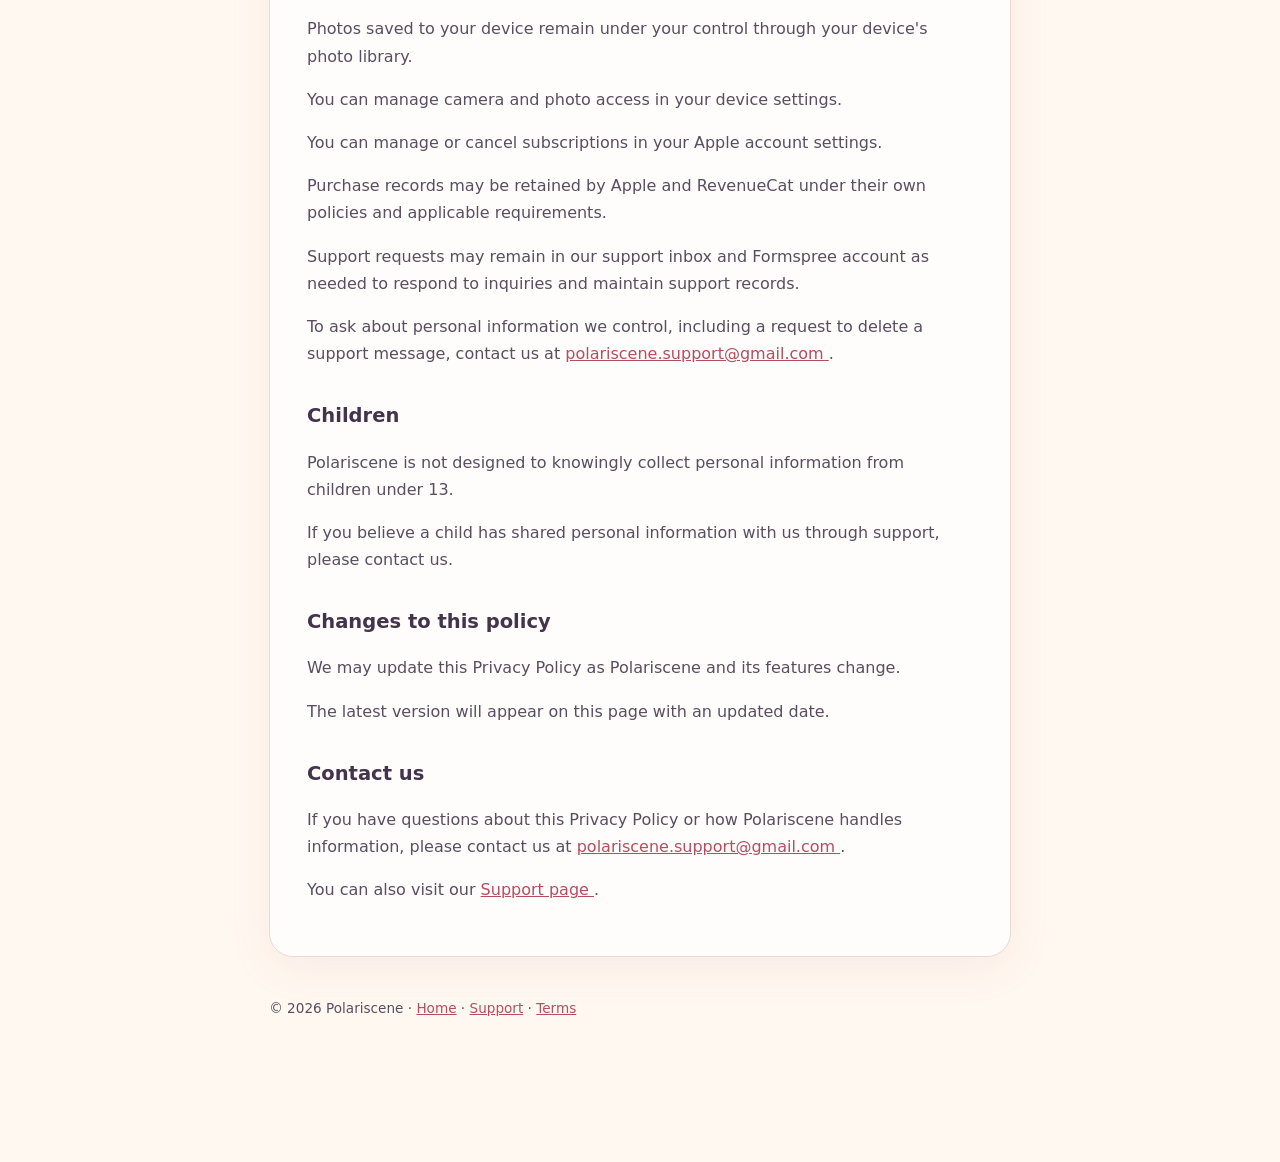
==== commit 68e3264b: "Add support form and update privacy policy" ====
--- a/privacy.html
+++ b/privacy.html
@@ -1,43 +1,232 @@
-<!doctype html>
+
+<!DOCTYPE html>
 <html lang="en">
-  <head>
-    <meta charset="utf-8">
-    <meta name="viewport" content="width=device-width,initial-scale=1">
-    <title>Privacy Policy | Polariscene</title>
-    <link rel="stylesheet" href="style.css?v=de8242a">
-  </head>
-  <body>
-    <header class="top">
-      <a class="brand" href="index.html">
-      <img src="polariscene-logo.png" alt="Polariscene" class="brand-logo">
-      </a>
-      <nav>
-        <a href="privacy.html">Privacy</a>
-        <a href="support.html">Support</a>
+<head>
+  <meta charset="UTF-8">
+  <meta name="viewport" content="width=device-width, initial-scale=1.0">
+  <meta name="description" content="Learn how Polariscene handles photos, subscriptions, and support requests.">
+  <title>Privacy Policy | Polariscene</title>
+  <link rel="stylesheet" href="style.css?v=de8242a">
+</head>
+
+<body>
+  <header class="top">
+    <a class="brand" href="index.html">
+      <img
+        src="polariscene-logo.png"
+        alt="Polariscene"
+        class="brand-logo"
+      >
+    </a>
+
+    <nav aria-label="Main navigation">
+      <a href="index.html">Home</a>
+      <a href="privacy.html" aria-current="page">Privacy</a>
+      <a href="terms.html">Terms</a>
+      <a href="support.html">Support</a>
+    </nav>
+  </header>
+
+  <main>
+    <article class="panel">
+      <p class="eyebrow">YOUR MOMENTS MATTER ✦</p>
+
+      <h1>Privacy Policy</h1>
+
+      <p class="date">
+        Last updated: September 21, 2026
+      </p>
+
+      <p>
+        This Privacy Policy describes how Polariscene handles
+        information when you use our photobooth application,
+        visit our website, or contact our support team.
+      </p>
+
+      <h2>Photos and camera access</h2>
+
+      <p>
+        Polariscene requests camera permission so you can
+        capture photobooth photos.
+      </p>
+
+      <p>
+        In version 1.0 Alone Mode, photos are edited and
+        assembled into photostrips on your device. We do not
+        operate a cloud photo-storage service for this feature.
+      </p>
+
+      <p>
+        Polariscene saves a photostrip to your photo library
+        only when you choose Save.
+      </p>
+
+      <p>
+        If you choose Share, your device opens its sharing
+        options. Information you share is handled by the
+        service you select.
+      </p>
+
+      <h2>Purchases and subscriptions</h2>
+
+      <p>
+        Polariscene uses Apple's in-app purchase system
+        and RevenueCat to provide and restore premium access.
+      </p>
+
+      <p>
+        Purchase status, transaction information, an app user
+        identifier, and device or operating-system information
+        may be processed to maintain your subscription and
+        restore entitlements.
+      </p>
+
+      <p>
+        We do not receive your full payment card number
+        from Apple.
+      </p>
+
+      <p>
+        For more information, please see
+        <a
+          href="https://www.revenuecat.com/privacy/"
+          target="_blank"
+          rel="noopener noreferrer"
+        >
+          RevenueCat's Privacy Policy
+        </a>
+        and
+        <a
+          href="https://www.apple.com/legal/privacy/"
+          target="_blank"
+          rel="noopener noreferrer"
+        >
+          Apple's Privacy Policy
+        </a>.
+      </p>
+
+      <h2>Support requests</h2>
+
+      <p>
+        When you contact Polariscene through our support form,
+        we collect the email address, support topic, and message
+        you choose to provide.
+      </p>
+
+      <p>
+        We use this information to understand your request,
+        respond to your questions, and provide customer support.
+      </p>
+
+      <p>
+        Our website uses Formspree, a third-party form service,
+        to process support requests. Information submitted
+        through the form is transmitted to and stored by
+        Formspree and may be forwarded to our support email.
+      </p>
+
+      <p>
+        If you contact us directly by email, we receive
+        your email address and the information you include
+        in your message.
+      </p>
+
+      <p>
+        Please do not include passwords, private photos,
+        full payment card details, or other sensitive
+        information in your support request.
+      </p>
+
+      <h2>Data retention and your choices</h2>
+
+      <p>
+        Photos saved to your device remain under your
+        control through your device's photo library.
+      </p>
+
+      <p>
+        You can manage camera and photo access in
+        your device settings.
+      </p>
+
+      <p>
+        You can manage or cancel subscriptions in
+        your Apple account settings.
+      </p>
+
+      <p>
+        Purchase records may be retained by Apple and
+        RevenueCat under their own policies and
+        applicable requirements.
+      </p>
+
+      <p>
+        Support requests may remain in our support inbox
+        and Formspree account as needed to respond to
+        inquiries and maintain support records.
+      </p>
+
+      <p>
+        To ask about personal information we control,
+        including a request to delete a support message,
+        contact us at
+        <a href="mailto:polariscene.support@gmail.com">
+          polariscene.support@gmail.com
+        </a>.
+      </p>
+
+      <h2>Children</h2>
+
+      <p>
+        Polariscene is not designed to knowingly collect
+        personal information from children under 13.
+      </p>
+
+      <p>
+        If you believe a child has shared personal
+        information with us through support, please
+        contact us.
+      </p>
+
+      <h2>Changes to this policy</h2>
+
+      <p>
+        We may update this Privacy Policy as Polariscene
+        and its features change.
+      </p>
+
+      <p>
+        The latest version will appear on this page
+        with an updated date.
+      </p>
+
+      <h2>Contact us</h2>
+
+      <p>
+        If you have questions about this Privacy Policy
+        or how Polariscene handles information, please
+        contact us at
+        <a href="mailto:polariscene.support@gmail.com">
+          polariscene.support@gmail.com
+        </a>.
+      </p>
+
+      <p>
+        You can also visit our
+        <a href="support.html">
+          Support page
+        </a>.
+      </p>
+    </article>
+
+    <footer>
+      <p>
+        © 2026 Polariscene ·
+        <a href="index.html">Home</a> ·
+        <a href="support.html">Support</a> ·
         <a href="terms.html">Terms</a>
-      </nav>
-    </header>
-    <main>
-      <article class="panel">
-        <p class="eyebrow">Your moments matter</p>
-        <h1>Privacy Policy</h1>
-        <p class="date">Last updated: September 21, 2026</p>
-        <p>This policy describes how Polariscene handles information when you use our photobooth application and contact support.</p>
-        <h2>Photos and camera access</h2>
-        <p>Polariscene requests camera permission so you can capture photobooth photos. In version 1.0 Alone Mode, photos are edited and assembled into photostrips on your device; we do not operate a cloud photo-storage service for this feature. The app saves a photostrip to your photo library only when you choose Save. If you choose Share, your device opens its sharing options, and information you share is handled by the service you select.</p>
-        <h2>Purchases and subscriptions</h2>
-        <p>Polariscene uses Apple's in-app purchase system and RevenueCat to provide and restore premium access. Purchase status and transaction information, an app user identifier, and device or operating-system information may be processed to maintain your subscription and restore entitlements. We do not receive your full payment card number from Apple. For more information, see <a href="https://www.revenuecat.com/privacy/">RevenueCat's privacy policy</a> and <a href="https://www.apple.com/legal/privacy/">Apple's privacy policy</a>.</p>
-        <h2>Support inquiries</h2>
-        <p>If you email support, we receive the email address and information you choose to include in your message. Please do not send private photos, payment card details, or other sensitive information unless they are necessary to resolve your issue. We use support messages to respond to your request.</p>
-        <h2>Data retention and choices</h2>
-        <p>Photos saved to your device remain under your control through your device's photo library. You can manage camera and photo access in device settings. You can manage or cancel subscriptions in your Apple account settings. Purchase records may be retained by Apple and RevenueCat under their own policies and applicable requirements. To ask about information we control, email us at <a href="mailto:polariscene.support@gmail.com">polariscene.support@gmail.com</a>.</p>
-        <h2>Children</h2>
-        <p>Polariscene is not designed to collect personal information knowingly from children under 13. If you believe a child has shared personal information with us through support, please contact us.</p>
-        <h2>Changes and contact</h2>
-        <p>We may update this policy as app features change. The latest version will appear here with an updated date. Questions about privacy can be sent to <a href="mailto:polariscene.support@gmail.com">polariscene.support@gmail.com</a>.</p>
-      </article>
-      <footer>© 2026 Polariscene · <a href="support.html">Support</a>
+      </p>
     </footer>
   </main>
 </body>
-</html>
+</html>
